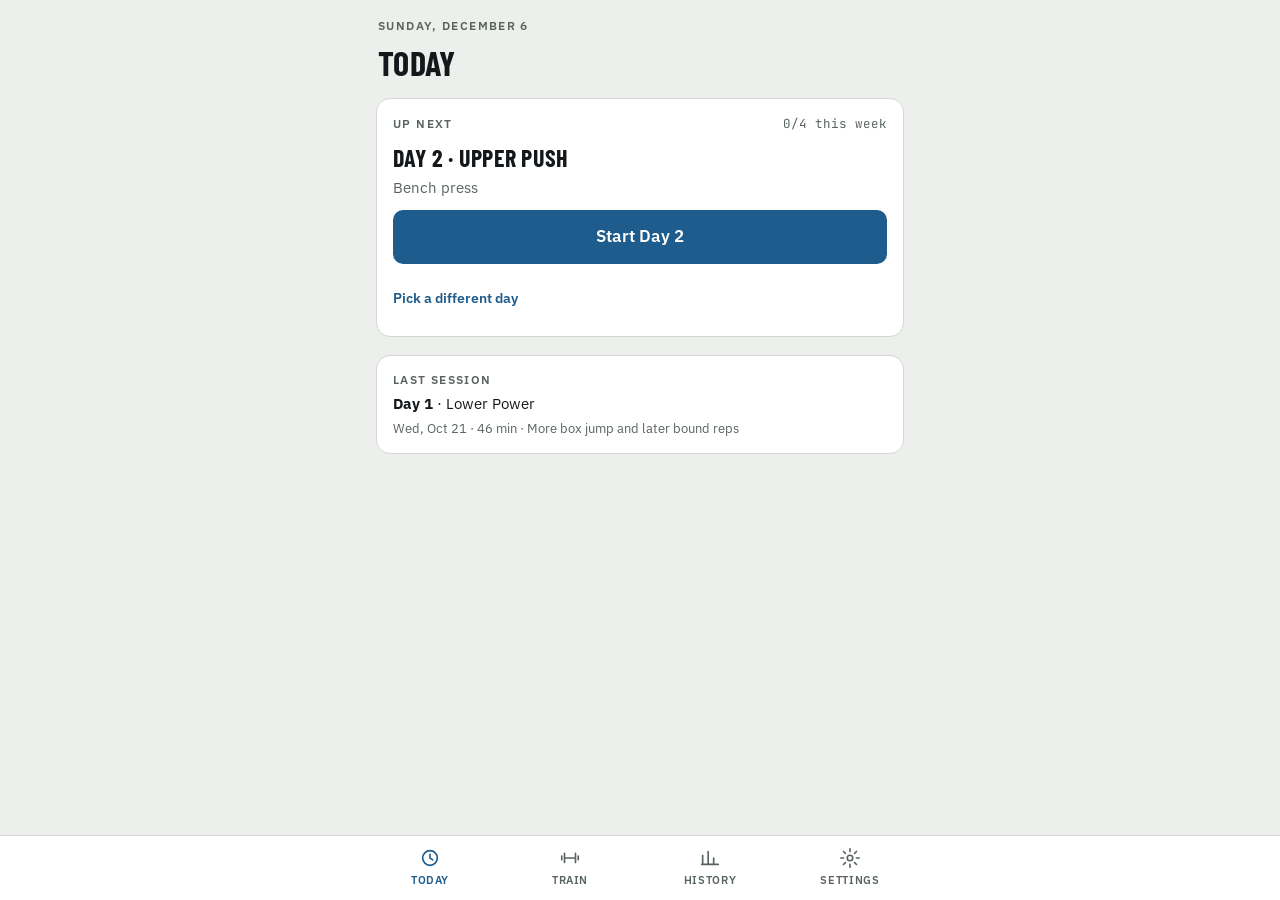
==== index.html @ e1e2ad69 "Build Lift Tracker PWA Session logging, block and rest timers, lift progression, history with progre" ====
<!doctype html>
<html lang="en">
<head>
<meta charset="utf-8">
<meta name="viewport" content="width=device-width, initial-scale=1, viewport-fit=cover">
<title>Lift Tracker</title>
<meta name="description" content="Workout tracker for a 4-day athletic program.">
<meta name="theme-color" content="#EDEFEC" media="(prefers-color-scheme: light)">
<meta name="theme-color" content="#0E1113" media="(prefers-color-scheme: dark)">
<meta name="apple-mobile-web-app-capable" content="yes">
<meta name="mobile-web-app-capable" content="yes">
<meta name="apple-mobile-web-app-title" content="Lift Tracker">
<meta name="apple-mobile-web-app-status-bar-style" content="default">
<link rel="manifest" href="manifest.webmanifest">
<link rel="icon" href="icons/icon-192.png" type="image/png">
<link rel="apple-touch-icon" href="icons/apple-touch-icon.png">
<link rel="preconnect" href="https://fonts.googleapis.com">
<link rel="preconnect" href="https://fonts.gstatic.com" crossorigin>
<link rel="stylesheet" href="https://fonts.googleapis.com/css2?family=Barlow+Condensed:wght@600;700&family=IBM+Plex+Sans:wght@400;500;600&family=JetBrains+Mono:wght@500;600&display=swap">
<link rel="stylesheet" href="styles.css">
<script type="module" src="js/app.js"></script>
</head>
<body>
<main class="wrap" id="app" aria-live="polite"></main>
<div class="timerbar" id="timer" hidden><div class="in">
  <div class="t" id="tT">0:00</div>
  <div class="tinfo"><div class="lbl" id="tL"></div><div class="rnd" id="tR"></div></div>
  <button data-act="stoptimer" type="button">Stop</button>
</div></div>
<nav class="tabs" aria-label="Sections"><div class="in">
  <button type="button" data-act="tab" data-tab="today"><svg viewBox="0 0 24 24"><circle cx="12" cy="12" r="8"/><path d="M12 8v4l3 2"/></svg>Today</button>
  <button type="button" data-act="tab" data-tab="train"><svg viewBox="0 0 24 24"><path d="M3 10v4M6 7v10M18 7v10M21 10v4M6 12h12"/></svg>Train</button>
  <button type="button" data-act="tab" data-tab="history"><svg viewBox="0 0 24 24"><path d="M4 19V9M10 19V5M16 19v-7M21 19H3"/></svg>History</button>
  <button type="button" data-act="tab" data-tab="settings"><svg viewBox="0 0 24 24"><circle cx="12" cy="12" r="3"/><path d="M12 2v3M12 19v3M2 12h3M19 12h3M4.9 4.9l2.1 2.1M17 17l2.1 2.1M4.9 19.1L7 17M17 7l2.1-2.1"/></svg>Settings</button>
</div></nav>
<div class="sheet" id="sheet" role="dialog" aria-modal="true" hidden></div>
<div class="ask" id="ask" hidden></div>
<div class="toast" id="toast" role="status" hidden></div>
</body>
</html>
---- styles.css ----
/* Look carried over from reference/current-app.html: dark slate, condensed display headings, mono numbers. */
:root{
  --bg:#EDEFEC; --surface:#FFFFFF; --sunk:#E3E6E2; --ink:#14181B; --muted:#5A645F; --line:#D3D8D3;
  --accent:#1D5C8C; --accent-ink:#FFFFFF; --accent-soft:#DCE8F2;
  --good:#2E7D4F; --warn:#A86A12; --bad:#B5432F;
  --c1:#1D5C8C; --c2:#C0622A;
  --f-display:"Barlow Condensed","Arial Narrow",system-ui,sans-serif;
  --f-body:"IBM Plex Sans",system-ui,-apple-system,sans-serif;
  --f-mono:"JetBrains Mono",ui-monospace,Menlo,monospace;
  --nav-h:64px; --timer-h:0px;
  color-scheme:light;
}
@media (prefers-color-scheme: dark){:root:not([data-theme="light"]){
  --bg:#0E1113; --surface:#171B1E; --sunk:#1F2428; --ink:#E7EBE9; --muted:#93A09A; --line:#2A3136;
  --accent:#73AADB; --accent-ink:#0A1621; --accent-soft:#1C2E3E;
  --good:#5FBF85; --warn:#E0A845; --bad:#E58069;
  --c1:#4E95D4; --c2:#C96A30; color-scheme:dark}}
:root[data-theme="dark"]{
  --bg:#0E1113; --surface:#171B1E; --sunk:#1F2428; --ink:#E7EBE9; --muted:#93A09A; --line:#2A3136;
  --accent:#73AADB; --accent-ink:#0A1621; --accent-soft:#1C2E3E;
  --good:#5FBF85; --warn:#E0A845; --bad:#E58069;
  --c1:#4E95D4; --c2:#C96A30; color-scheme:dark}

*{box-sizing:border-box}
html{-webkit-text-size-adjust:100%}
body{margin:0;background:var(--bg);color:var(--ink);font-family:var(--f-body);font-size:15px;line-height:1.45;-webkit-tap-highlight-color:transparent;overscroll-behavior-y:none}
body::before{content:"";position:fixed;inset:0 0 auto;height:env(safe-area-inset-top,0px);z-index:35;background:var(--bg)}
body.timing{--timer-h:62px}
body.locked{overflow:hidden}
.wrap{display:block;max-width:560px;margin:0 auto;padding-left:max(16px,env(safe-area-inset-left,0px));padding-right:max(16px,env(safe-area-inset-right,0px));padding-top:calc(18px + env(safe-area-inset-top,0px));padding-bottom:calc(var(--nav-h) + var(--timer-h) + 40px + env(safe-area-inset-bottom,0px))}
h1,h2,h3{font-family:var(--f-display);font-weight:700;letter-spacing:.01em;margin:0;text-wrap:balance;line-height:1.05}
h1{font-size:34px;text-transform:uppercase}
h2{font-size:24px;text-transform:uppercase}
h3{font-size:19px}
p{margin:0}
.eyebrow{font-size:11.5px;font-weight:600;letter-spacing:.12em;text-transform:uppercase;color:var(--muted)}
.mono{font-family:var(--f-mono);font-variant-numeric:tabular-nums}
.muted{color:var(--muted)}
.ink{color:var(--ink)}
.small{font-size:12.5px}
.bad{color:var(--bad)!important}
.pad{padding:8px 2px}
.stack6{display:flex;flex-direction:column;gap:6px}
.row{display:flex;gap:10px;align-items:center;flex-wrap:wrap}
.between{justify-content:space-between}
section.view{display:flex;flex-direction:column;gap:18px}
.card{background:var(--surface);border:1px solid var(--line);border-radius:14px;padding:16px;display:flex;flex-direction:column;gap:12px;min-width:0}
.cardbtn{text-align:left;width:100%;font:inherit;color:inherit;gap:4px}
.cardbtn:active{border-color:var(--accent)}
.plain{padding:0 2px;display:flex;flex-direction:column;gap:10px}
button{font:inherit;color:inherit;cursor:pointer}
button:disabled{opacity:.35;cursor:default}
button:focus-visible,input:focus-visible,textarea:focus-visible,select:focus-visible{outline:2px solid var(--accent);outline-offset:2px}
.btn{border:0;border-radius:10px;padding:12px 16px;background:var(--accent);color:var(--accent-ink);font-weight:600;font-size:15px;min-height:46px;display:inline-flex;align-items:center;justify-content:center;text-align:center}
.btn.wide{width:100%}
.btn.big{min-height:54px;font-size:16.5px}
.btn.ghost{background:transparent;color:var(--ink);border:1px solid var(--line)}
.btn.danger{background:transparent;color:var(--bad);border:1px solid var(--line)}
.btn.dangerfill{background:var(--bad);color:#fff}
.btn.small{min-height:44px;padding:8px 12px;font-size:13.5px}
.filebtn{cursor:pointer}
.textbtn{background:none;border:0;color:var(--accent);font-weight:600;font-size:14px;padding:10px 0;min-height:44px;align-self:flex-start}
.empty{color:var(--muted);font-size:14px}
.hint{font-size:12px;color:var(--muted)}

/* day picker */
.days{display:grid;grid-template-columns:1fr;gap:10px}
.day{display:grid;grid-template-columns:44px 1fr auto;gap:12px;align-items:center;text-align:left;background:var(--surface);border:1px solid var(--line);border-radius:14px;padding:14px;min-height:72px}
.day .dn{font-family:var(--f-display);font-size:34px;font-weight:700;line-height:1;color:var(--muted)}
.day.next{border-color:var(--accent);box-shadow:0 0 0 1px var(--accent)}
.day.next .dn{color:var(--accent)}
.day .meta{display:block;font-size:13px;color:var(--muted)}
.day .meta.up{color:var(--good)}

/* session */
.block{display:flex;flex-direction:column;gap:12px;padding-top:16px;border-top:1px solid var(--line)}
.block:first-child{border-top:0;padding-top:0}
.blockhead{display:flex;justify-content:space-between;align-items:center;gap:10px;flex-wrap:wrap}
.ex{display:flex;flex-direction:column;gap:8px}
.exhead{display:flex;justify-content:space-between;gap:4px 10px;align-items:baseline;flex-wrap:wrap}
.exname{font-weight:600}
.exnote{font-size:13px;color:var(--muted)}
.target{font-size:13px;font-weight:600;color:var(--muted);font-family:var(--f-mono)}
.target.up,.up{color:var(--good);font-weight:600}
.target.warn{color:var(--warn)}
.sets{display:grid;grid-template-columns:30px 1fr 1fr;gap:8px;align-items:center}
.sets .h{font-size:11px;letter-spacing:.08em;text-transform:uppercase;color:var(--muted)}
.sets .i{font-family:var(--f-mono);font-size:14px;color:var(--muted);text-align:center}
.sets input{width:100%;min-width:0;min-height:48px;font-family:var(--f-mono);font-size:18px;padding:10px 12px;border-radius:10px;border:1px solid var(--line);background:var(--sunk);color:var(--ink)}
.sets input::placeholder{color:var(--muted);opacity:.6}
.pips{display:flex;gap:8px;flex-wrap:wrap}
.pip{width:48px;height:48px;border-radius:10px;border:1px solid var(--line);background:var(--sunk);font-family:var(--f-mono);font-weight:600;color:var(--muted)}
.pip.on{background:var(--accent);border-color:var(--accent);color:var(--accent-ink)}
.pip.add{border-style:dashed;background:transparent}
.check{display:flex;align-items:center;gap:12px;background:none;border:0;padding:6px 0;text-align:left;width:100%;min-height:48px;flex-wrap:wrap}
.check .exnote{margin-left:auto}
.box{width:28px;height:28px;border-radius:7px;border:1.5px solid var(--line);display:grid;place-items:center;flex:none;background:var(--sunk)}
.check.on .box{background:var(--accent);border-color:var(--accent)}
.check.on .box::after{content:"";width:11px;height:6px;border-left:2.5px solid var(--accent-ink);border-bottom:2.5px solid var(--accent-ink);transform:rotate(-45deg) translate(1px,-1px)}
.presets{display:grid;grid-template-columns:repeat(5,1fr);gap:6px}
.presets .btn{padding:8px 0;font-size:14px}
textarea,.field input,.sel,.eitem>input,.erow input,.efields input{width:100%;font:inherit;padding:10px 12px;border-radius:10px;border:1px solid var(--line);background:var(--sunk);color:var(--ink);min-height:44px;font-size:16px}
textarea{min-height:80px;resize:vertical}
.field{display:flex;flex-direction:column;gap:5px;min-width:0}
.field label,.efields label{font-size:12px;font-weight:600;letter-spacing:.06em;text-transform:uppercase;color:var(--muted)}
.grid2{display:grid;grid-template-columns:1fr 1fr;gap:12px}
.sel{width:auto;max-width:60%;padding:8px 10px;font-size:14px;-webkit-appearance:none;appearance:none;background-image:linear-gradient(45deg,transparent 50%,var(--muted) 50%),linear-gradient(135deg,var(--muted) 50%,transparent 50%);background-position:calc(100% - 15px) 55%,calc(100% - 10px) 55%;background-size:5px 5px;background-repeat:no-repeat;padding-right:28px}

/* history */
.prs{display:grid;grid-template-columns:1fr 1fr;gap:10px}
.pr{background:var(--surface);border:1px solid var(--line);border-radius:12px;padding:12px;display:flex;flex-direction:column;gap:3px;min-width:0}
.pr .v{font-family:var(--f-mono);font-size:20px;font-weight:600}
.seg{display:grid;gap:4px;background:var(--sunk);border-radius:10px;padding:4px}
.seg button{border:0;background:transparent;border-radius:7px;padding:8px 0;min-height:38px;font-weight:600;font-size:13.5px;color:var(--muted)}
.seg button[aria-selected="true"]{background:var(--surface);color:var(--ink);box-shadow:0 1px 2px rgba(0,0,0,.12)}
.chart{width:100%;height:auto;display:block;touch-action:manipulation}
.chart text{fill:var(--muted);font-family:var(--f-mono);font-size:10px}
.chart text.dl{fill:var(--ink);font-size:11px;font-weight:600}
.chart .hit{cursor:pointer}
.legend{display:flex;gap:14px;flex-wrap:wrap;font-size:12.5px;color:var(--muted)}
.legend i{display:inline-block;width:10px;height:10px;border-radius:50%;margin-right:6px;vertical-align:-1px}
.list{display:flex;flex-direction:column}
.li{display:grid;grid-template-columns:1fr auto 14px;gap:4px 12px;padding:12px 0;border:0;border-top:1px solid var(--line);background:none;text-align:left;width:100%;font:inherit;color:inherit;align-items:baseline}
.li:first-child{border-top:0}
.li .sub{font-size:13px;color:var(--muted);grid-column:1/3}
.li .chev{grid-row:1/3;grid-column:3;align-self:center;color:var(--muted);font-size:20px}

/* program editor */
.eblock{display:flex;flex-direction:column;gap:10px;padding:12px;border:1px solid var(--line);border-radius:12px;background:var(--bg)}
.eitem{display:flex;flex-direction:column;gap:8px;padding:10px;border-radius:10px;background:var(--surface);border:1px solid var(--line)}
.erow{display:flex;gap:6px;align-items:center}
.erow .grow{flex:1;min-width:0}
.efields{display:flex;gap:8px;align-items:flex-end;flex-wrap:wrap}
.efields label{display:flex;flex-direction:column;gap:3px;width:72px}
.efields input{font-family:var(--f-mono)}
.tag{font-size:11px;font-weight:600;letter-spacing:.08em;text-transform:uppercase;color:var(--muted);background:var(--sunk);border-radius:6px;padding:4px 8px;align-self:center}
.iconbtn{width:44px;height:44px;border-radius:10px;border:1px solid var(--line);background:var(--surface);color:var(--ink);font-size:16px;flex:none}

/* sheet */
.sheet{position:fixed;inset:0;z-index:40;background:var(--bg);overflow-y:auto;-webkit-overflow-scrolling:touch;padding-bottom:calc(24px + env(safe-area-inset-bottom,0px))}
.shead{position:sticky;top:0;z-index:2;display:flex;align-items:center;gap:12px;background:var(--bg);border-bottom:1px solid var(--line);padding:calc(10px + env(safe-area-inset-top,0px)) max(16px,env(safe-area-inset-right,0px)) 10px max(16px,env(safe-area-inset-left,0px))}
.shead .stitle{flex:1;min-width:0;font-family:var(--f-display);font-size:22px;font-weight:700;text-transform:uppercase;letter-spacing:.01em}
.shead .iconbtn{border-radius:50%}
.sbody{max-width:560px;margin:0 auto;display:flex;flex-direction:column;gap:16px;padding-block:16px;padding-left:max(16px,env(safe-area-inset-left,0px));padding-right:max(16px,env(safe-area-inset-right,0px))}

/* confirm dialog */
.ask{position:fixed;inset:0;z-index:60;background:rgba(0,0,0,.45);display:flex;align-items:flex-end;justify-content:center;padding:16px;padding-bottom:calc(16px + env(safe-area-inset-bottom,0px))}
.ask[hidden]{display:none}
.askpanel{width:100%;max-width:520px;background:var(--surface);border:1px solid var(--line);border-radius:16px;padding:18px;display:flex;flex-direction:column;gap:10px}
.askpanel h3{font-size:22px;text-transform:uppercase}
.askbtns{display:grid;grid-template-columns:1fr 1fr;gap:10px;margin-top:6px}

/* timer */
.timerbar{position:fixed;left:0;right:0;bottom:calc(var(--nav-h) + env(safe-area-inset-bottom,0px));z-index:20;height:var(--timer-h);padding:0 max(16px,env(safe-area-inset-right,0px)) 0 max(16px,env(safe-area-inset-left,0px));background:var(--ink);color:var(--bg);display:flex;align-items:center}
.timerbar[hidden]{display:none}
.timerbar .in{width:100%;max-width:560px;margin:0 auto;display:flex;align-items:center;gap:14px}
.timerbar .t{font-family:var(--f-mono);font-size:34px;font-weight:600;font-variant-numeric:tabular-nums;line-height:1;min-width:3.2ch}
.timerbar .tinfo{flex:1;min-width:0;display:flex;flex-direction:column;gap:2px}
.timerbar .lbl{font-size:13px;font-weight:600;letter-spacing:.08em;text-transform:uppercase;white-space:nowrap;overflow:hidden;text-overflow:ellipsis}
.timerbar .rnd{font-size:12.5px;font-family:var(--f-mono);opacity:.75}
.timerbar button{background:transparent;border:1px solid color-mix(in srgb,var(--bg) 40%,transparent);color:var(--bg);border-radius:10px;padding:8px 16px;min-height:44px;font-weight:600}
.timerbar.flash{background:var(--accent);color:var(--accent-ink)}
.timerbar.flash button{color:var(--accent-ink);border-color:color-mix(in srgb,var(--accent-ink) 40%,transparent)}

/* nav */
nav.tabs{position:fixed;left:0;right:0;bottom:0;z-index:30;background:var(--surface);border-top:1px solid var(--line);padding:0 max(8px,env(safe-area-inset-right,0px)) env(safe-area-inset-bottom,0px) max(8px,env(safe-area-inset-left,0px))}
nav.tabs .in{max-width:560px;margin:0 auto;display:grid;grid-template-columns:repeat(4,1fr);height:var(--nav-h)}
nav.tabs button{background:none;border:0;display:flex;flex-direction:column;align-items:center;justify-content:center;gap:4px;font-size:11px;font-weight:600;letter-spacing:.06em;text-transform:uppercase;color:var(--muted)}
nav.tabs button svg{width:22px;height:22px;stroke:currentColor;fill:none;stroke-width:1.8;stroke-linecap:round;stroke-linejoin:round}
nav.tabs button[aria-current="page"]{color:var(--accent)}

.toast{position:fixed;left:50%;top:calc(env(safe-area-inset-top,0px) + 14px);transform:translateX(-50%);background:var(--ink);color:var(--bg);padding:10px 16px;border-radius:10px;font-weight:600;font-size:14px;z-index:70;white-space:nowrap}
.toast[hidden]{display:none}
@media (prefers-reduced-motion:no-preference){.pip,.btn,.check .box{transition:background .15s,border-color .15s}}
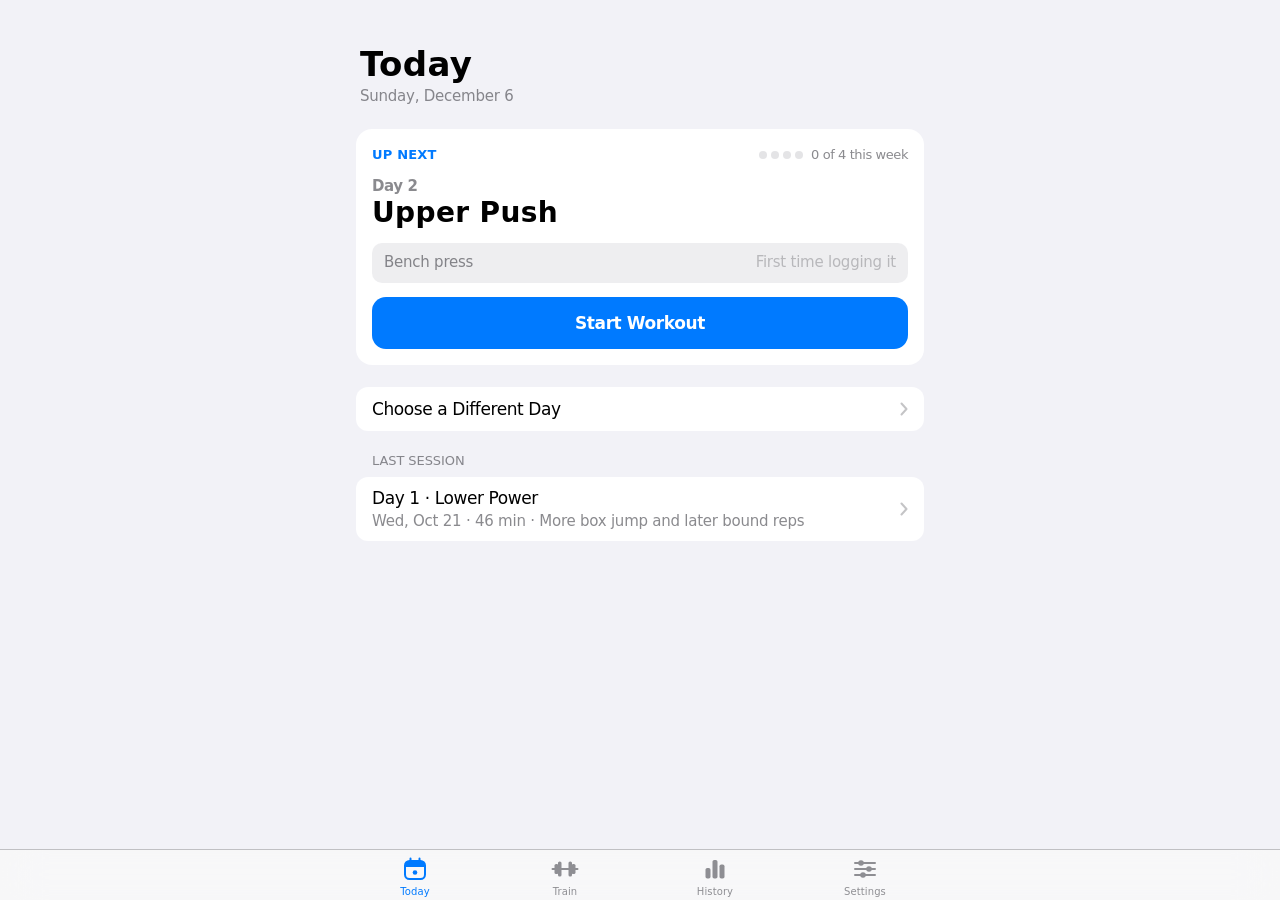
==== commit d8458f5f: "iOS-native look System font and iOS system colors, large titles with a compact bar on scroll, inset " ====
--- a/index.html
+++ b/index.html
@@ -5,8 +5,8 @@
 <meta name="viewport" content="width=device-width, initial-scale=1, viewport-fit=cover">
 <title>Lift Tracker</title>
 <meta name="description" content="Workout tracker for a 4-day athletic program.">
-<meta name="theme-color" content="#EDEFEC" media="(prefers-color-scheme: light)">
-<meta name="theme-color" content="#0E1113" media="(prefers-color-scheme: dark)">
+<meta name="theme-color" content="#F2F2F7" media="(prefers-color-scheme: light)">
+<meta name="theme-color" content="#000000" media="(prefers-color-scheme: dark)">
 <meta name="apple-mobile-web-app-capable" content="yes">
 <meta name="mobile-web-app-capable" content="yes">
 <meta name="apple-mobile-web-app-title" content="Lift Tracker">
@@ -14,24 +14,23 @@
 <link rel="manifest" href="manifest.webmanifest">
 <link rel="icon" href="icons/icon-192.png" type="image/png">
 <link rel="apple-touch-icon" href="icons/apple-touch-icon.png">
-<link rel="preconnect" href="https://fonts.googleapis.com">
-<link rel="preconnect" href="https://fonts.gstatic.com" crossorigin>
-<link rel="stylesheet" href="https://fonts.googleapis.com/css2?family=Barlow+Condensed:wght@600;700&family=IBM+Plex+Sans:wght@400;500;600&family=JetBrains+Mono:wght@500;600&display=swap">
 <link rel="stylesheet" href="styles.css">
 <script type="module" src="js/app.js"></script>
 </head>
 <body>
+<header class="navbar" aria-hidden="true"><span id="navTitle"></span></header>
 <main class="wrap" id="app" aria-live="polite"></main>
 <div class="timerbar" id="timer" hidden><div class="in">
   <div class="t" id="tT">0:00</div>
   <div class="tinfo"><div class="lbl" id="tL"></div><div class="rnd" id="tR"></div></div>
   <button data-act="stoptimer" type="button">Stop</button>
+  <div class="tprog"><span id="tP"></span></div>
 </div></div>
 <nav class="tabs" aria-label="Sections"><div class="in">
-  <button type="button" data-act="tab" data-tab="today"><svg viewBox="0 0 24 24"><circle cx="12" cy="12" r="8"/><path d="M12 8v4l3 2"/></svg>Today</button>
-  <button type="button" data-act="tab" data-tab="train"><svg viewBox="0 0 24 24"><path d="M3 10v4M6 7v10M18 7v10M21 10v4M6 12h12"/></svg>Train</button>
-  <button type="button" data-act="tab" data-tab="history"><svg viewBox="0 0 24 24"><path d="M4 19V9M10 19V5M16 19v-7M21 19H3"/></svg>History</button>
-  <button type="button" data-act="tab" data-tab="settings"><svg viewBox="0 0 24 24"><circle cx="12" cy="12" r="3"/><path d="M12 2v3M12 19v3M2 12h3M19 12h3M4.9 4.9l2.1 2.1M17 17l2.1 2.1M4.9 19.1L7 17M17 7l2.1-2.1"/></svg>Settings</button>
+  <button type="button" data-act="tab" data-tab="today"><svg viewBox="0 0 28 28"><rect x="4" y="6" width="20" height="18" rx="4.5"/><path class="fill" d="M4 10.5a4.5 4.5 0 0 1 4.5-4.5h11a4.5 4.5 0 0 1 4.5 4.5V12H4z"/><path d="M9.5 3.5v4M18.5 3.5v4"/><circle class="dot" cx="14" cy="17.5" r="2.3"/></svg>Today</button>
+  <button type="button" data-act="tab" data-tab="train"><svg viewBox="0 0 28 28"><rect class="fill" x="3.5" y="9" width="4" height="10" rx="1.6"/><rect class="fill" x="20.5" y="9" width="4" height="10" rx="1.6"/><rect class="fill" x="7" y="6.5" width="3.5" height="15" rx="1.6"/><rect class="fill" x="17.5" y="6.5" width="3.5" height="15" rx="1.6"/><path d="M10.5 14h7M1.5 14h2M24.5 14h2"/></svg>Train</button>
+  <button type="button" data-act="tab" data-tab="history"><svg viewBox="0 0 28 28"><rect class="fill" x="4.5" y="13" width="5" height="10.5" rx="1.8"/><rect class="fill" x="11.5" y="5" width="5" height="18.5" rx="1.8"/><rect class="fill" x="18.5" y="9.5" width="5" height="14" rx="1.8"/></svg>History</button>
+  <button type="button" data-act="tab" data-tab="settings"><svg viewBox="0 0 28 28"><path d="M4 8h20M4 14h20M4 20h20"/><circle class="fill knob" cx="10" cy="8" r="2.8"/><circle class="fill knob" cx="18" cy="14" r="2.8"/><circle class="fill knob" cx="12" cy="20" r="2.8"/></svg>Settings</button>
 </div></nav>
 <div class="sheet" id="sheet" role="dialog" aria-modal="true" hidden></div>
 <div class="ask" id="ask" hidden></div>
--- a/styles.css
+++ b/styles.css
@@ -1,174 +1,252 @@
-/* Look carried over from reference/current-app.html: dark slate, condensed display headings, mono numbers. */
+/* iOS-native look: SF system font, iOS system colors, large titles, inset grouped lists,
+   frosted bars. Light and dark follow the phone's setting. */
 :root{
-  --bg:#EDEFEC; --surface:#FFFFFF; --sunk:#E3E6E2; --ink:#14181B; --muted:#5A645F; --line:#D3D8D3;
-  --accent:#1D5C8C; --accent-ink:#FFFFFF; --accent-soft:#DCE8F2;
-  --good:#2E7D4F; --warn:#A86A12; --bad:#B5432F;
-  --c1:#1D5C8C; --c2:#C0622A;
-  --f-display:"Barlow Condensed","Arial Narrow",system-ui,sans-serif;
-  --f-body:"IBM Plex Sans",system-ui,-apple-system,sans-serif;
-  --f-mono:"JetBrains Mono",ui-monospace,Menlo,monospace;
-  --nav-h:64px; --timer-h:0px;
+  --bg:#F2F2F7; --card:#FFFFFF; --fill:rgba(118,118,128,.12); --fill2:rgba(118,118,128,.2);
+  --label:#000000; --label2:rgba(60,60,67,.6); --label3:rgba(60,60,67,.3); --sep:rgba(60,60,67,.29);
+  --blue:#007AFF; --green:#34C759; --red:#FF3B30; --orange:#FF9500; --gray-btn:#8E8E93;
+  --bar:rgba(249,249,249,.86); --seg-on:#FFFFFF; --dim:rgba(0,0,0,.35);
+  --c1:#007AFF; --c2:#FF9500;
+  /* aliases used by charts.js */
+  --ink:var(--label); --muted:var(--label2); --line:var(--sep); --surface:var(--card);
+  --font:-apple-system,BlinkMacSystemFont,"SF Pro Text","Helvetica Neue",system-ui,sans-serif;
+  --nav-h:50px; --timer-h:0px;
   color-scheme:light;
 }
 @media (prefers-color-scheme: dark){:root:not([data-theme="light"]){
-  --bg:#0E1113; --surface:#171B1E; --sunk:#1F2428; --ink:#E7EBE9; --muted:#93A09A; --line:#2A3136;
-  --accent:#73AADB; --accent-ink:#0A1621; --accent-soft:#1C2E3E;
-  --good:#5FBF85; --warn:#E0A845; --bad:#E58069;
-  --c1:#4E95D4; --c2:#C96A30; color-scheme:dark}}
+  --bg:#000000; --card:#1C1C1E; --fill:rgba(118,118,128,.24); --fill2:rgba(118,118,128,.32);
+  --label:#FFFFFF; --label2:rgba(235,235,245,.6); --label3:rgba(235,235,245,.3); --sep:rgba(84,84,88,.65);
+  --blue:#0A84FF; --green:#30D158; --red:#FF453A; --orange:#FF9F0A;
+  --bar:rgba(22,22,24,.82); --seg-on:#636366; --dim:rgba(0,0,0,.55);
+  --c1:#0A84FF; --c2:#CC7000; color-scheme:dark}}
 :root[data-theme="dark"]{
-  --bg:#0E1113; --surface:#171B1E; --sunk:#1F2428; --ink:#E7EBE9; --muted:#93A09A; --line:#2A3136;
-  --accent:#73AADB; --accent-ink:#0A1621; --accent-soft:#1C2E3E;
-  --good:#5FBF85; --warn:#E0A845; --bad:#E58069;
-  --c1:#4E95D4; --c2:#C96A30; color-scheme:dark}
+  --bg:#000000; --card:#1C1C1E; --fill:rgba(118,118,128,.24); --fill2:rgba(118,118,128,.32);
+  --label:#FFFFFF; --label2:rgba(235,235,245,.6); --label3:rgba(235,235,245,.3); --sep:rgba(84,84,88,.65);
+  --blue:#0A84FF; --green:#30D158; --red:#FF453A; --orange:#FF9F0A;
+  --bar:rgba(22,22,24,.82); --seg-on:#636366; --dim:rgba(0,0,0,.55);
+  --c1:#0A84FF; --c2:#CC7000; color-scheme:dark}
 
 *{box-sizing:border-box}
 html{-webkit-text-size-adjust:100%}
-body{margin:0;background:var(--bg);color:var(--ink);font-family:var(--f-body);font-size:15px;line-height:1.45;-webkit-tap-highlight-color:transparent;overscroll-behavior-y:none}
-body::before{content:"";position:fixed;inset:0 0 auto;height:env(safe-area-inset-top,0px);z-index:35;background:var(--bg)}
-body.timing{--timer-h:62px}
+body{margin:0;background:var(--bg);color:var(--label);font-family:var(--font);font-size:17px;line-height:1.3;letter-spacing:-.41px;-webkit-tap-highlight-color:transparent;-webkit-font-smoothing:antialiased;overscroll-behavior-y:none}
+body.timing{--timer-h:72px}
 body.locked{overflow:hidden}
-.wrap{display:block;max-width:560px;margin:0 auto;padding-left:max(16px,env(safe-area-inset-left,0px));padding-right:max(16px,env(safe-area-inset-right,0px));padding-top:calc(18px + env(safe-area-inset-top,0px));padding-bottom:calc(var(--nav-h) + var(--timer-h) + 40px + env(safe-area-inset-bottom,0px))}
-h1,h2,h3{font-family:var(--f-display);font-weight:700;letter-spacing:.01em;margin:0;text-wrap:balance;line-height:1.05}
-h1{font-size:34px;text-transform:uppercase}
-h2{font-size:24px;text-transform:uppercase}
-h3{font-size:19px}
+button,input,select,textarea{font:inherit;letter-spacing:inherit;color:inherit}
+button{cursor:pointer;background:none;border:0;padding:0}
+button:disabled{opacity:.3;cursor:default}
+:focus-visible{outline:2px solid var(--blue);outline-offset:2px}
 p{margin:0}
-.eyebrow{font-size:11.5px;font-weight:600;letter-spacing:.12em;text-transform:uppercase;color:var(--muted)}
-.mono{font-family:var(--f-mono);font-variant-numeric:tabular-nums}
-.muted{color:var(--muted)}
-.ink{color:var(--ink)}
-.small{font-size:12.5px}
-.bad{color:var(--bad)!important}
-.pad{padding:8px 2px}
-.stack6{display:flex;flex-direction:column;gap:6px}
-.row{display:flex;gap:10px;align-items:center;flex-wrap:wrap}
-.between{justify-content:space-between}
-section.view{display:flex;flex-direction:column;gap:18px}
-.card{background:var(--surface);border:1px solid var(--line);border-radius:14px;padding:16px;display:flex;flex-direction:column;gap:12px;min-width:0}
-.cardbtn{text-align:left;width:100%;font:inherit;color:inherit;gap:4px}
-.cardbtn:active{border-color:var(--accent)}
-.plain{padding:0 2px;display:flex;flex-direction:column;gap:10px}
-button{font:inherit;color:inherit;cursor:pointer}
-button:disabled{opacity:.35;cursor:default}
-button:focus-visible,input:focus-visible,textarea:focus-visible,select:focus-visible{outline:2px solid var(--accent);outline-offset:2px}
-.btn{border:0;border-radius:10px;padding:12px 16px;background:var(--accent);color:var(--accent-ink);font-weight:600;font-size:15px;min-height:46px;display:inline-flex;align-items:center;justify-content:center;text-align:center}
-.btn.wide{width:100%}
-.btn.big{min-height:54px;font-size:16.5px}
-.btn.ghost{background:transparent;color:var(--ink);border:1px solid var(--line)}
-.btn.danger{background:transparent;color:var(--bad);border:1px solid var(--line)}
-.btn.dangerfill{background:var(--bad);color:#fff}
-.btn.small{min-height:44px;padding:8px 12px;font-size:13.5px}
-.filebtn{cursor:pointer}
-.textbtn{background:none;border:0;color:var(--accent);font-weight:600;font-size:14px;padding:10px 0;min-height:44px;align-self:flex-start}
-.empty{color:var(--muted);font-size:14px}
-.hint{font-size:12px;color:var(--muted)}
-
-/* day picker */
-.days{display:grid;grid-template-columns:1fr;gap:10px}
-.day{display:grid;grid-template-columns:44px 1fr auto;gap:12px;align-items:center;text-align:left;background:var(--surface);border:1px solid var(--line);border-radius:14px;padding:14px;min-height:72px}
-.day .dn{font-family:var(--f-display);font-size:34px;font-weight:700;line-height:1;color:var(--muted)}
-.day.next{border-color:var(--accent);box-shadow:0 0 0 1px var(--accent)}
-.day.next .dn{color:var(--accent)}
-.day .meta{display:block;font-size:13px;color:var(--muted)}
-.day .meta.up{color:var(--good)}
-
-/* session */
-.block{display:flex;flex-direction:column;gap:12px;padding-top:16px;border-top:1px solid var(--line)}
-.block:first-child{border-top:0;padding-top:0}
-.blockhead{display:flex;justify-content:space-between;align-items:center;gap:10px;flex-wrap:wrap}
-.ex{display:flex;flex-direction:column;gap:8px}
-.exhead{display:flex;justify-content:space-between;gap:4px 10px;align-items:baseline;flex-wrap:wrap}
-.exname{font-weight:600}
-.exnote{font-size:13px;color:var(--muted)}
-.target{font-size:13px;font-weight:600;color:var(--muted);font-family:var(--f-mono)}
-.target.up,.up{color:var(--good);font-weight:600}
-.target.warn{color:var(--warn)}
-.sets{display:grid;grid-template-columns:30px 1fr 1fr;gap:8px;align-items:center}
-.sets .h{font-size:11px;letter-spacing:.08em;text-transform:uppercase;color:var(--muted)}
-.sets .i{font-family:var(--f-mono);font-size:14px;color:var(--muted);text-align:center}
-.sets input{width:100%;min-width:0;min-height:48px;font-family:var(--f-mono);font-size:18px;padding:10px 12px;border-radius:10px;border:1px solid var(--line);background:var(--sunk);color:var(--ink)}
-.sets input::placeholder{color:var(--muted);opacity:.6}
+.tnum{font-variant-numeric:tabular-nums}
+.good{color:var(--green)}
+.empty{color:var(--label2);font-size:15px;padding:4px 0}
+.pad{padding:24px 20px}
+.hint{font-size:13px;color:var(--label2);letter-spacing:-.08px}
+
+.wrap{display:block;max-width:600px;margin:0 auto;padding:calc(8px + env(safe-area-inset-top,0px)) max(16px,env(safe-area-inset-right,0px)) calc(var(--nav-h) + var(--timer-h) + 32px + env(safe-area-inset-bottom,0px)) max(16px,env(safe-area-inset-left,0px))}
+section.view{display:flex;flex-direction:column;gap:22px}
+
+/* large title + compact bar that appears on scroll */
+.lt{padding:36px 4px 0;display:flex;flex-direction:column;gap:2px}
+.lt h1{font-size:34px;font-weight:700;letter-spacing:.37px;line-height:41px;margin:0;text-wrap:balance}
+.lt-sub{font-size:15px;color:var(--label2);letter-spacing:-.24px}
+.lt-top{display:flex;justify-content:space-between;align-items:center;margin-top:-28px;margin-bottom:6px;min-height:28px}
+.navbar{position:fixed;inset:0 0 auto;z-index:35;height:calc(44px + env(safe-area-inset-top,0px));padding-top:env(safe-area-inset-top,0px);display:flex;align-items:center;justify-content:center;font-size:17px;font-weight:600;background:transparent;border-bottom:.5px solid transparent;transition:background .2s,border-color .2s;pointer-events:none}
+.navbar span{opacity:0;transition:opacity .2s}
+body.scrolled .navbar{background:var(--bar);-webkit-backdrop-filter:saturate(180%) blur(20px);backdrop-filter:saturate(180%) blur(20px);border-bottom-color:var(--sep)}
+body.scrolled .navbar span{opacity:1}
+
+/* inset grouped lists */
+.group{display:flex;flex-direction:column}
+.gh{display:flex;justify-content:space-between;align-items:flex-end;gap:12px;padding:0 16px 7px;font-size:13px;text-transform:uppercase;color:var(--label2);letter-spacing:-.08px;min-height:20px}
+.gh>span:first-child{flex:1;min-width:0;padding-bottom:1px}
+.gh .link{text-transform:none;font-size:15px;letter-spacing:-.24px;min-height:32px;white-space:nowrap;flex:none;max-width:60%;overflow:hidden;text-overflow:ellipsis;display:inline-flex}
+.gh .link .ic{flex:none}
+.gh-r{text-transform:none;font-size:13px}
+.gf{padding:7px 16px 0;font-size:13px;color:var(--label2);letter-spacing:-.08px;line-height:1.35}
+.list{background:var(--card);border-radius:12px;overflow:hidden;display:flex;flex-direction:column}
+.list.padded{padding:14px 16px;gap:14px}
+.list>*+*{position:relative}
+.list>*+*::before{content:"";position:absolute;top:0;left:16px;right:0;height:.5px;background:var(--sep)}
+.list.padded>*+*::before{display:none}
+.list>.checkcell+.checkcell::before{left:54px}
+
+.cell{display:flex;align-items:center;gap:12px;width:100%;min-height:44px;padding:10px 16px;text-align:left;background:var(--card);cursor:pointer}
+.cell:active{background:var(--fill2)}
+.cell-body{flex:1;min-width:0;display:flex;flex-direction:column;gap:2px}
+.cell-title{font-size:17px}
+.cell-sub{font-size:15px;color:var(--label2);letter-spacing:-.24px}
+.cell-note{display:block;margin-top:2px}
+.cell-detail{font-size:15px;color:var(--label2);letter-spacing:-.24px;text-align:right;flex:none;max-width:52%}
+.chev{width:8px;height:14px;color:var(--label3);flex:none}
+.cell.center{justify-content:center}
+.cell.center .cell-body{flex:none;align-items:center}
+.destructive,.destructive .cell-title{color:var(--red)!important}
+.link-c{color:var(--blue)}
+.cell.field{cursor:default}
+.cell.field:active{background:var(--card)}
+.cell.field input{flex:none;width:auto;max-width:60%;text-align:right;border:0;background:none;color:var(--label2);padding:0;min-height:30px;font-size:17px}
+.cell.field input[type=date]{background:var(--fill);color:var(--label);border-radius:7px;padding:4px 10px}
+
+.sicon{width:30px;height:30px;border-radius:7px;display:grid;place-items:center;flex:none}
+.sicon svg{width:19px;height:19px}
+.sicon.blue{background:#007AFF}.sicon.green{background:#34C759}
+
+/* buttons */
+.link{display:inline-flex;align-items:center;gap:6px;color:var(--blue);font-size:17px;min-height:44px}
+.link.bold{font-weight:600}
+.link .ic{width:15px;height:15px}
+.btn{display:inline-flex;align-items:center;justify-content:center;border-radius:12px;min-height:44px;padding:10px 16px;font-size:17px;font-weight:600}
+.btn.filled{background:var(--blue);color:#fff}
+.btn.filled:active{opacity:.8}
+.btn.large{width:100%;min-height:52px;border-radius:14px}
+.btn.tinted{background:var(--fill);color:var(--blue);font-weight:600;font-size:15px;padding:8px 0}
+.btn.tinted:active{background:var(--fill2)}
+
+/* segmented control */
+.seg{display:grid;grid-template-columns:repeat(var(--n),1fr);gap:2px;background:var(--fill);border-radius:9px;padding:2px}
+.seg button{border-radius:7px;min-height:32px;font-size:13px;font-weight:500;letter-spacing:-.08px;color:var(--label)}
+.seg button[aria-selected="true"]{background:var(--seg-on);font-weight:600;box-shadow:0 3px 8px rgba(0,0,0,.12),0 3px 1px rgba(0,0,0,.04)}
+
+/* today */
+.hero{background:var(--card);border-radius:16px;padding:18px 16px 16px;display:flex;flex-direction:column;gap:14px}
+.hero-top{display:flex;justify-content:space-between;align-items:center;gap:10px}
+.kicker{font-size:13px;font-weight:600;color:var(--blue);text-transform:uppercase;letter-spacing:.2px}
+.wk{display:flex;align-items:center;gap:4px;font-size:13px;color:var(--label2)}
+.wk .tnum{margin-left:4px}
+.wkdot{width:8px;height:8px;border-radius:50%;background:var(--fill2)}
+.wkdot.on{background:var(--green)}
+.hero-day{font-size:15px;color:var(--label2);font-weight:600}
+.hero-name{font-size:28px;font-weight:700;letter-spacing:.36px;line-height:1.15}
+.hero-lift{display:flex;justify-content:space-between;align-items:center;gap:10px;padding:10px 12px;background:var(--fill);border-radius:10px;font-size:15px;letter-spacing:-.24px}
+.hero-lift>span:first-child{color:var(--label2)}
+.hero-lift .tnum{font-weight:600}
+.hero-lift .hl-none{color:var(--label3)}
+.badge-inc{display:inline-block;background:var(--green);color:#fff;border-radius:6px;padding:1px 6px;font-size:13px;margin-left:4px}
+
+/* train */
+.daycell{padding-block:11px}
+.daybadge{width:34px;height:34px;border-radius:50%;display:grid;place-items:center;flex:none;background:var(--fill);color:var(--label2);font-weight:600;font-size:17px}
+.daybadge.on{background:var(--blue);color:#fff}
+.daycell .cell-detail{color:var(--blue);font-weight:500}
+.presets{display:grid;grid-template-columns:repeat(5,1fr);gap:8px}
+
+/* session items */
+.item{display:flex;flex-direction:column;gap:10px;padding:12px 16px 8px}
+.item-head{display:flex;justify-content:space-between;align-items:baseline;gap:4px 12px;flex-wrap:wrap}
+.item-head .cell-title{font-weight:600}
+.item-head .cell-detail{max-width:none}
+.item-foot{font-size:13px;color:var(--label2);letter-spacing:-.08px;padding-bottom:4px}
+.target{display:flex;gap:6px;align-items:flex-start;font-size:15px;font-weight:500;color:var(--label2);letter-spacing:-.24px}
+.target .ic{width:16px;height:16px;flex:none;margin-top:2px}
+.target.up{color:var(--green)}
+.target.warn{color:var(--orange)}
+.sets{display:grid;grid-template-columns:28px 1fr 1fr;gap:8px;align-items:center}
+.sets .h{font-size:12px;font-weight:500;color:var(--label2);text-transform:uppercase;letter-spacing:0}
+.sets .i{font-size:15px;color:var(--label2);text-align:center}
+.sets input{width:100%;min-width:0;min-height:48px;border:0;border-radius:10px;background:var(--fill);padding:10px 12px;font-size:20px;font-weight:500;font-variant-numeric:tabular-nums;-webkit-appearance:none;appearance:none}
+.sets input:focus{outline:none;box-shadow:inset 0 0 0 2px var(--blue)}
+.sets input::placeholder{color:var(--label3)}
+.addset{align-self:flex-start;font-size:15px}
 .pips{display:flex;gap:8px;flex-wrap:wrap}
-.pip{width:48px;height:48px;border-radius:10px;border:1px solid var(--line);background:var(--sunk);font-family:var(--f-mono);font-weight:600;color:var(--muted)}
-.pip.on{background:var(--accent);border-color:var(--accent);color:var(--accent-ink)}
-.pip.add{border-style:dashed;background:transparent}
-.check{display:flex;align-items:center;gap:12px;background:none;border:0;padding:6px 0;text-align:left;width:100%;min-height:48px;flex-wrap:wrap}
-.check .exnote{margin-left:auto}
-.box{width:28px;height:28px;border-radius:7px;border:1.5px solid var(--line);display:grid;place-items:center;flex:none;background:var(--sunk)}
-.check.on .box{background:var(--accent);border-color:var(--accent)}
-.check.on .box::after{content:"";width:11px;height:6px;border-left:2.5px solid var(--accent-ink);border-bottom:2.5px solid var(--accent-ink);transform:rotate(-45deg) translate(1px,-1px)}
-.presets{display:grid;grid-template-columns:repeat(5,1fr);gap:6px}
-.presets .btn{padding:8px 0;font-size:14px}
-textarea,.field input,.sel,.eitem>input,.erow input,.efields input{width:100%;font:inherit;padding:10px 12px;border-radius:10px;border:1px solid var(--line);background:var(--sunk);color:var(--ink);min-height:44px;font-size:16px}
-textarea{min-height:80px;resize:vertical}
-.field{display:flex;flex-direction:column;gap:5px;min-width:0}
-.field label,.efields label{font-size:12px;font-weight:600;letter-spacing:.06em;text-transform:uppercase;color:var(--muted)}
-.grid2{display:grid;grid-template-columns:1fr 1fr;gap:12px}
-.sel{width:auto;max-width:60%;padding:8px 10px;font-size:14px;-webkit-appearance:none;appearance:none;background-image:linear-gradient(45deg,transparent 50%,var(--muted) 50%),linear-gradient(135deg,var(--muted) 50%,transparent 50%);background-position:calc(100% - 15px) 55%,calc(100% - 10px) 55%;background-size:5px 5px;background-repeat:no-repeat;padding-right:28px}
+.pip{width:46px;height:46px;border-radius:50%;background:var(--fill);font-size:17px;font-weight:600;color:var(--label2);font-variant-numeric:tabular-nums}
+.pip.on{background:var(--blue);color:#fff}
+.pip.add{background:none;border:1.5px dashed var(--label3);color:var(--blue)}
+.checkcell{min-height:50px}
+.circle{width:26px;height:26px;border-radius:50%;border:2px solid var(--label3);flex:none;display:grid;place-items:center}
+.checkcell.on .circle{background:var(--blue);border-color:var(--blue)}
+.checkcell.on .circle::after{content:"";width:10px;height:5.5px;border-left:2.2px solid #fff;border-bottom:2.2px solid #fff;transform:translateY(-1px) rotate(-45deg)}
+.checkcell.on .cell-title{color:var(--label2)}
+textarea{width:100%;min-height:88px;border:0;background:none;padding:0;resize:vertical;font-size:17px;line-height:1.35}
+textarea:focus{outline:none}
+textarea::placeholder{color:var(--label3)}
 
 /* history */
 .prs{display:grid;grid-template-columns:1fr 1fr;gap:10px}
-.pr{background:var(--surface);border:1px solid var(--line);border-radius:12px;padding:12px;display:flex;flex-direction:column;gap:3px;min-width:0}
-.pr .v{font-family:var(--f-mono);font-size:20px;font-weight:600}
-.seg{display:grid;gap:4px;background:var(--sunk);border-radius:10px;padding:4px}
-.seg button{border:0;background:transparent;border-radius:7px;padding:8px 0;min-height:38px;font-weight:600;font-size:13.5px;color:var(--muted)}
-.seg button[aria-selected="true"]{background:var(--surface);color:var(--ink);box-shadow:0 1px 2px rgba(0,0,0,.12)}
+.pr{background:var(--card);border-radius:12px;padding:12px 14px;display:flex;flex-direction:column;gap:2px;min-width:0}
+.pr-l{font-size:13px;font-weight:600;color:var(--blue);text-transform:uppercase;letter-spacing:.2px}
+.pr-v{font-size:28px;font-weight:700;letter-spacing:.36px}
+.pr-v small{font-size:17px;font-weight:600;color:var(--label2);margin-left:1px}
+.pr-s{font-size:12px;color:var(--label2);letter-spacing:0}
 .chart{width:100%;height:auto;display:block;touch-action:manipulation}
-.chart text{fill:var(--muted);font-family:var(--f-mono);font-size:10px}
-.chart text.dl{fill:var(--ink);font-size:11px;font-weight:600}
+.chart text{fill:var(--label2);font-family:var(--font);font-size:10px;letter-spacing:0;font-variant-numeric:tabular-nums}
+.chart text.dl{fill:var(--label);font-size:11px;font-weight:600}
 .chart .hit{cursor:pointer}
-.legend{display:flex;gap:14px;flex-wrap:wrap;font-size:12.5px;color:var(--muted)}
-.legend i{display:inline-block;width:10px;height:10px;border-radius:50%;margin-right:6px;vertical-align:-1px}
-.list{display:flex;flex-direction:column}
-.li{display:grid;grid-template-columns:1fr auto 14px;gap:4px 12px;padding:12px 0;border:0;border-top:1px solid var(--line);background:none;text-align:left;width:100%;font:inherit;color:inherit;align-items:baseline}
-.li:first-child{border-top:0}
-.li .sub{font-size:13px;color:var(--muted);grid-column:1/3}
-.li .chev{grid-row:1/3;grid-column:3;align-self:center;color:var(--muted);font-size:20px}
+.legend{display:flex;gap:16px;flex-wrap:wrap;font-size:13px;color:var(--label2)}
+.legend i{display:inline-block;width:9px;height:9px;border-radius:50%;margin-right:6px}
+.menu{position:relative;display:inline-flex;align-items:center;text-transform:none}
+.menu select{-webkit-appearance:none;appearance:none;border:0;background:none;color:var(--blue);font-size:15px;letter-spacing:-.24px;padding:6px 18px 6px 0;max-width:62vw;text-overflow:ellipsis;text-align:right;min-height:32px}
+.menu::after{content:"";position:absolute;right:2px;top:50%;width:6px;height:6px;border-right:1.6px solid var(--blue);border-bottom:1.6px solid var(--blue);transform:translateY(-70%) rotate(45deg);pointer-events:none}
 
 /* program editor */
-.eblock{display:flex;flex-direction:column;gap:10px;padding:12px;border:1px solid var(--line);border-radius:12px;background:var(--bg)}
-.eitem{display:flex;flex-direction:column;gap:8px;padding:10px;border-radius:10px;background:var(--surface);border:1px solid var(--line)}
-.erow{display:flex;gap:6px;align-items:center}
-.erow .grow{flex:1;min-width:0}
-.efields{display:flex;gap:8px;align-items:flex-end;flex-wrap:wrap}
-.efields label{display:flex;flex-direction:column;gap:3px;width:72px}
-.efields input{font-family:var(--f-mono)}
-.tag{font-size:11px;font-weight:600;letter-spacing:.08em;text-transform:uppercase;color:var(--muted);background:var(--sunk);border-radius:6px;padding:4px 8px;align-self:center}
-.iconbtn{width:44px;height:44px;border-radius:10px;border:1px solid var(--line);background:var(--surface);color:var(--ink);font-size:16px;flex:none}
-
-/* sheet */
-.sheet{position:fixed;inset:0;z-index:40;background:var(--bg);overflow-y:auto;-webkit-overflow-scrolling:touch;padding-bottom:calc(24px + env(safe-area-inset-bottom,0px))}
-.shead{position:sticky;top:0;z-index:2;display:flex;align-items:center;gap:12px;background:var(--bg);border-bottom:1px solid var(--line);padding:calc(10px + env(safe-area-inset-top,0px)) max(16px,env(safe-area-inset-right,0px)) 10px max(16px,env(safe-area-inset-left,0px))}
-.shead .stitle{flex:1;min-width:0;font-family:var(--f-display);font-size:22px;font-weight:700;text-transform:uppercase;letter-spacing:.01em}
-.shead .iconbtn{border-radius:50%}
-.sbody{max-width:560px;margin:0 auto;display:flex;flex-direction:column;gap:16px;padding-block:16px;padding-left:max(16px,env(safe-area-inset-left,0px));padding-right:max(16px,env(safe-area-inset-right,0px))}
-
-/* confirm dialog */
-.ask{position:fixed;inset:0;z-index:60;background:rgba(0,0,0,.45);display:flex;align-items:flex-end;justify-content:center;padding:16px;padding-bottom:calc(16px + env(safe-area-inset-bottom,0px))}
+.field-row{display:flex;align-items:center;gap:12px;font-size:17px}
+.field-row input{flex:1;min-width:0;text-align:right;border:0;background:none;color:var(--label2);padding:4px 0;font-size:17px}
+.eblock{display:flex;align-items:center;gap:8px;padding:8px 10px 8px 16px}
+.eb-name,.ei-name,.ei-note{flex:1;min-width:0;border:0;background:none;padding:6px 0;font-size:17px}
+.eb-name{font-weight:600}
+.eb-timer{display:flex;align-items:center;gap:6px;padding:4px 16px 10px;font-size:13px;color:var(--label2)}
+.eb-timer .ic{width:9px;height:10px}
+.eitem{display:flex;flex-direction:column;gap:6px;padding:8px 10px 10px 16px}
+.ei-top{display:flex;align-items:center;gap:8px}
+.ei-note{font-size:15px;color:var(--label2);background:var(--fill);border-radius:8px;padding:8px 10px}
+.ei-fields{display:flex;gap:8px;align-items:flex-end;flex-wrap:wrap}
+.mini{display:flex;flex-direction:column;gap:2px;width:62px}
+.mini span{font-size:11px;font-weight:500;color:var(--label2);text-transform:uppercase}
+.mini input{width:100%;border:0;border-radius:8px;background:var(--fill);padding:7px 8px;font-size:16px;font-variant-numeric:tabular-nums;min-height:36px}
+.tag{font-size:12px;font-weight:600;color:var(--label2);background:var(--fill);border-radius:6px;padding:5px 8px;align-self:flex-end;margin-bottom:4px}
+.rbtns{display:flex;gap:6px;flex:none}
+.rbtn{width:36px;height:36px;border-radius:50%;background:var(--fill);color:var(--blue);display:grid;place-items:center}
+.rbtn .ic{width:14px;height:14px}
+.rbtn.destructive{color:var(--red)}
+.eadd{display:flex;gap:18px;padding:2px 16px 4px;flex-wrap:wrap}
+.eadd .link{font-size:15px}
+.eb-name:focus,.ei-name:focus,.field-row input:focus{outline:none}
+
+/* sheet (iOS card-style modal) */
+body.locked::after{content:"";position:fixed;inset:0;z-index:39;background:var(--dim)}
+.sheet{position:fixed;left:0;right:0;bottom:0;top:calc(10px + env(safe-area-inset-top,0px));z-index:40;background:var(--bg);border-radius:12px 12px 0 0;overflow-y:auto;-webkit-overflow-scrolling:touch;overscroll-behavior:contain;padding-bottom:calc(32px + env(safe-area-inset-bottom,0px))}
+.sheet[hidden]{display:none}
+.sheet.enter{animation:sheetUp .32s cubic-bezier(.2,.9,.25,1)}
+@keyframes sheetUp{from{transform:translateY(100%)}to{transform:none}}
+.sheetbar{position:sticky;top:0;z-index:2;display:grid;grid-template-columns:1fr auto 1fr;align-items:center;gap:8px;min-height:56px;padding:0 16px;background:var(--bar);-webkit-backdrop-filter:saturate(180%) blur(20px);backdrop-filter:saturate(180%) blur(20px);border-bottom:.5px solid var(--sep)}
+.sheetbar .link:last-child{justify-self:end}
+.sheettitle{font-weight:600;font-size:17px;white-space:nowrap;overflow:hidden;text-overflow:ellipsis;max-width:56vw}
+.sbody{max-width:600px;margin:0 auto;display:flex;flex-direction:column;gap:22px;padding:20px max(16px,env(safe-area-inset-right,0px)) 0 max(16px,env(safe-area-inset-left,0px))}
+
+/* confirmation (iOS action sheet) */
+.ask{position:fixed;inset:0;z-index:60;background:var(--dim);display:flex;align-items:flex-end;justify-content:center;padding:8px 8px calc(8px + env(safe-area-inset-bottom,0px))}
 .ask[hidden]{display:none}
-.askpanel{width:100%;max-width:520px;background:var(--surface);border:1px solid var(--line);border-radius:16px;padding:18px;display:flex;flex-direction:column;gap:10px}
-.askpanel h3{font-size:22px;text-transform:uppercase}
-.askbtns{display:grid;grid-template-columns:1fr 1fr;gap:10px;margin-top:6px}
-
-/* timer */
-.timerbar{position:fixed;left:0;right:0;bottom:calc(var(--nav-h) + env(safe-area-inset-bottom,0px));z-index:20;height:var(--timer-h);padding:0 max(16px,env(safe-area-inset-right,0px)) 0 max(16px,env(safe-area-inset-left,0px));background:var(--ink);color:var(--bg);display:flex;align-items:center}
+.actionsheet{width:100%;max-width:440px;display:flex;flex-direction:column;gap:8px;animation:sheetUp .28s cubic-bezier(.2,.9,.25,1)}
+.as-group{background:var(--bar);-webkit-backdrop-filter:saturate(180%) blur(30px);backdrop-filter:saturate(180%) blur(30px);border-radius:14px;overflow:hidden;display:flex;flex-direction:column}
+.as-head{padding:14px 16px;text-align:center;display:flex;flex-direction:column;gap:4px;border-bottom:.5px solid var(--sep)}
+.as-title{font-size:13px;font-weight:600;color:var(--label2);letter-spacing:-.08px}
+.as-msg{font-size:13px;color:var(--label2);letter-spacing:-.08px}
+.as-btn{min-height:57px;font-size:20px;color:var(--blue);letter-spacing:.38px}
+.as-btn:active{background:var(--fill)}
+.as-btn.cancel{font-weight:600;background:var(--card)}
+
+/* timer (floating, like a Live Activity) */
+.timerbar{position:fixed;left:max(10px,env(safe-area-inset-left,0px));right:max(10px,env(safe-area-inset-right,0px));bottom:calc(var(--nav-h) + 8px + env(safe-area-inset-bottom,0px));z-index:20;height:64px;max-width:580px;margin:0 auto;border-radius:20px;background:rgba(28,28,30,.94);-webkit-backdrop-filter:blur(20px);backdrop-filter:blur(20px);color:#fff;box-shadow:0 8px 24px rgba(0,0,0,.25);overflow:hidden}
 .timerbar[hidden]{display:none}
-.timerbar .in{width:100%;max-width:560px;margin:0 auto;display:flex;align-items:center;gap:14px}
-.timerbar .t{font-family:var(--f-mono);font-size:34px;font-weight:600;font-variant-numeric:tabular-nums;line-height:1;min-width:3.2ch}
-.timerbar .tinfo{flex:1;min-width:0;display:flex;flex-direction:column;gap:2px}
-.timerbar .lbl{font-size:13px;font-weight:600;letter-spacing:.08em;text-transform:uppercase;white-space:nowrap;overflow:hidden;text-overflow:ellipsis}
-.timerbar .rnd{font-size:12.5px;font-family:var(--f-mono);opacity:.75}
-.timerbar button{background:transparent;border:1px solid color-mix(in srgb,var(--bg) 40%,transparent);color:var(--bg);border-radius:10px;padding:8px 16px;min-height:44px;font-weight:600}
-.timerbar.flash{background:var(--accent);color:var(--accent-ink)}
-.timerbar.flash button{color:var(--accent-ink);border-color:color-mix(in srgb,var(--accent-ink) 40%,transparent)}
-
-/* nav */
-nav.tabs{position:fixed;left:0;right:0;bottom:0;z-index:30;background:var(--surface);border-top:1px solid var(--line);padding:0 max(8px,env(safe-area-inset-right,0px)) env(safe-area-inset-bottom,0px) max(8px,env(safe-area-inset-left,0px))}
-nav.tabs .in{max-width:560px;margin:0 auto;display:grid;grid-template-columns:repeat(4,1fr);height:var(--nav-h)}
-nav.tabs button{background:none;border:0;display:flex;flex-direction:column;align-items:center;justify-content:center;gap:4px;font-size:11px;font-weight:600;letter-spacing:.06em;text-transform:uppercase;color:var(--muted)}
-nav.tabs button svg{width:22px;height:22px;stroke:currentColor;fill:none;stroke-width:1.8;stroke-linecap:round;stroke-linejoin:round}
-nav.tabs button[aria-current="page"]{color:var(--accent)}
-
-.toast{position:fixed;left:50%;top:calc(env(safe-area-inset-top,0px) + 14px);transform:translateX(-50%);background:var(--ink);color:var(--bg);padding:10px 16px;border-radius:10px;font-weight:600;font-size:14px;z-index:70;white-space:nowrap}
+.timerbar .in{height:100%;display:flex;align-items:center;gap:14px;padding:0 10px 0 18px;position:relative}
+.timerbar .t{font-family:ui-rounded,var(--font);font-size:34px;font-weight:600;font-variant-numeric:tabular-nums;letter-spacing:0;min-width:3.1ch;color:var(--orange)}
+.timerbar .tinfo{flex:1;min-width:0;display:flex;flex-direction:column;gap:1px}
+.timerbar .lbl{font-size:15px;font-weight:600;white-space:nowrap;overflow:hidden;text-overflow:ellipsis}
+.timerbar .rnd{font-size:13px;color:rgba(235,235,245,.6);font-variant-numeric:tabular-nums}
+.timerbar button{background:rgba(255,255,255,.16);color:#fff;border-radius:22px;padding:0 18px;min-height:44px;font-weight:600;font-size:15px}
+.tprog{position:absolute;left:0;right:0;bottom:0;height:3px;background:rgba(255,255,255,.12)}
+.tprog span{display:block;height:100%;background:var(--orange);transform-origin:left;transition:transform .25s linear}
+.timerbar.flash .t{color:#fff}
+.timerbar.flash{background:var(--orange)}
+.timerbar.flash .tprog span{background:#fff}
+
+/* tab bar */
+nav.tabs{position:fixed;left:0;right:0;bottom:0;z-index:30;background:var(--bar);-webkit-backdrop-filter:saturate(180%) blur(20px);backdrop-filter:saturate(180%) blur(20px);border-top:.5px solid var(--sep);padding:0 env(safe-area-inset-right,0px) env(safe-area-inset-bottom,0px) env(safe-area-inset-left,0px)}
+nav.tabs .in{max-width:600px;margin:0 auto;display:grid;grid-template-columns:repeat(4,1fr);height:var(--nav-h)}
+nav.tabs button{display:flex;flex-direction:column;align-items:center;justify-content:center;gap:2px;font-size:10px;font-weight:500;letter-spacing:.1px;color:var(--gray-btn);padding-top:3px}
+nav.tabs svg{width:28px;height:28px;stroke:currentColor;fill:none;stroke-width:2;stroke-linecap:round;stroke-linejoin:round}
+nav.tabs svg .fill,nav.tabs svg .dot{fill:currentColor;stroke:none}
+nav.tabs svg .knob{stroke:var(--bar);stroke-width:0}
+nav.tabs button[aria-current="page"]{color:var(--blue)}
+
+.toast{position:fixed;left:50%;top:calc(env(safe-area-inset-top,0px) + 10px);transform:translateX(-50%);background:var(--bar);-webkit-backdrop-filter:saturate(180%) blur(20px);backdrop-filter:saturate(180%) blur(20px);color:var(--label);padding:12px 20px;border-radius:24px;font-weight:600;font-size:15px;z-index:70;white-space:nowrap;box-shadow:0 6px 20px rgba(0,0,0,.15)}
 .toast[hidden]{display:none}
-@media (prefers-reduced-motion:no-preference){.pip,.btn,.check .box{transition:background .15s,border-color .15s}}
+@media (prefers-reduced-motion:reduce){.sheet.enter,.actionsheet{animation:none}}
